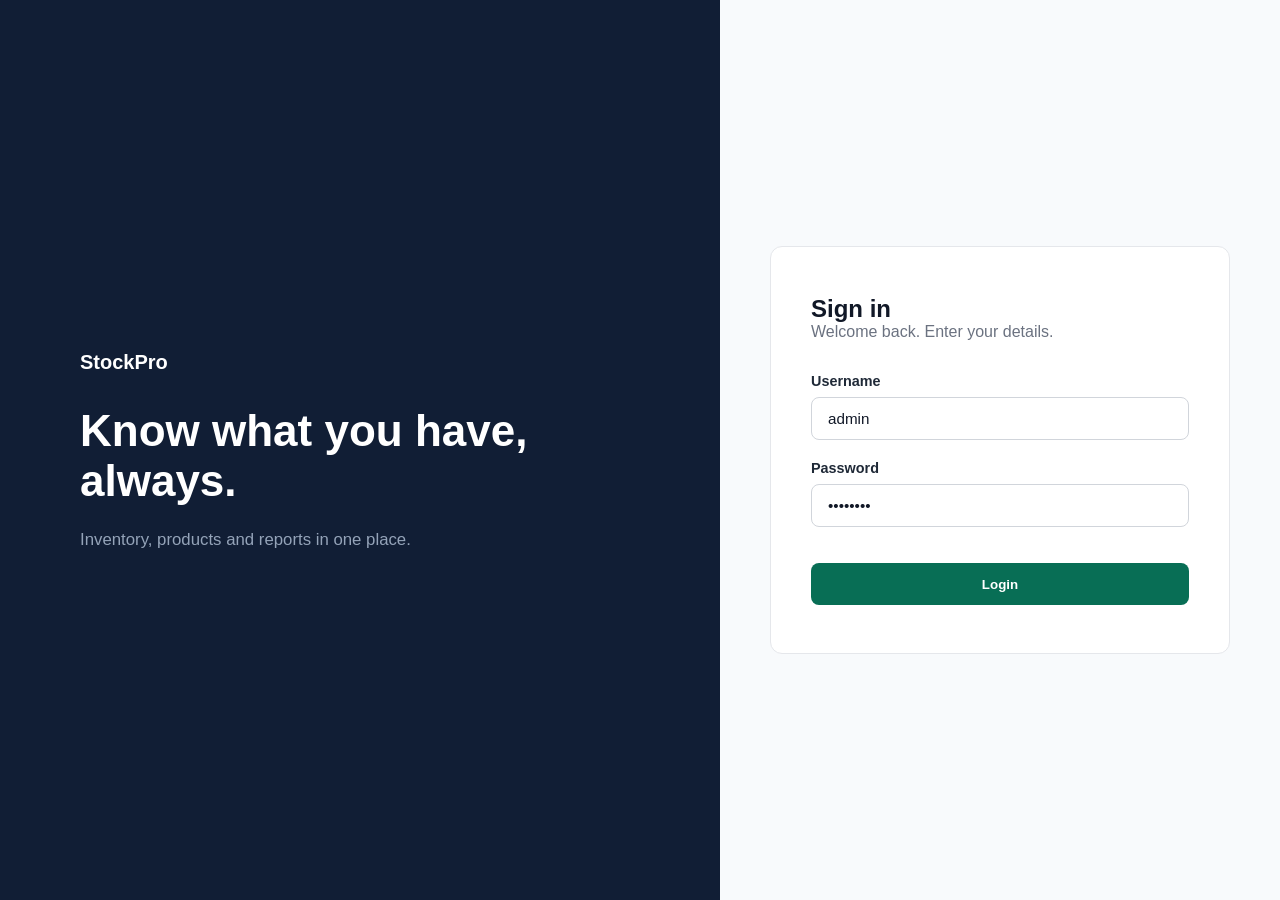
==== index.html @ ec9bdafa "Add files via upload" ====
<!DOCTYPE html>
<html lang="en">
<head>
    <meta charset="UTF-8">
    <title>StockPro - Sign In</title>
    <link rel="stylesheet" href="style.css">
    <style>
        body { margin: 0; padding: 0; background-color: #f3f4f6; display: block; }
        .auth-container { display: flex; width: 100vw; height: 100vh; }
        .auth-left { flex: 1; background-color: #111e35; color: white; display: flex; flex-direction: column; justify-content: center; padding: 0 5rem; }
        .auth-left h1 { font-size: 2.75rem; font-weight: 700; margin-bottom: 1.5rem; }
        .auth-left p { color: #94a3b8; font-size: 1.05rem; }
        .auth-right { flex: 1; display: flex; align-items: center; justify-content: center; background-color: #f8fafc; }
        .auth-card { background: white; padding: 3rem 2.5rem; border-radius: 12px; width: 100%; max-width: 460px; border: 1px solid var(--border-color); }
        .btn-login { background-color: #086e55; color: white; border: none; padding: 0.85rem; border-radius: 8px; cursor: pointer; font-weight: 600; width: 100%; margin-top: 1rem; }
    </style>
</head>
<body>
    <div class="auth-container">
        <div class="auth-left">
            <div style="font-size:1.25rem; font-weight:700; margin-bottom:2rem;">StockPro</div>
            <h1>Know what you have, always.</h1>
            <p>Inventory, products and reports in one place.</p>
        </div>
        <div class="auth-right">
            <div class="auth-card">
                <h2>Sign in</h2>
                <p style="color:#6b7280; margin-bottom:2rem;">Welcome back. Enter your details.</p>
                <form onsubmit="event.preventDefault(); window.location.href='dashboard.html';">
                    <div class="form-group"><label>Username</label><input type="text" class="form-control" placeholder="admin" required value="admin"></div>
                    <div class="form-group"><label>Password</label><input type="password" class="form-control" placeholder="Password" required value="password"></div>
                    <button type="submit" class="btn-login">Login</button>
                </form>
            </div>
        </div>
    </div>
</body>
</html>
---- style.css ----
/* ==========================================================================
   1. GLOBAL VARIABLES & RESET STYLES
   ========================================================================== */
:root {
    /* ពណ៌ចម្បងៗតាមច្បាប់ដើមនៃ Mockups */
    --bg-dark: #111e35;         /* ពណ៌ខៀវចាស់ក្រម៉ៅរបស់ Sidebar & Auth Left */
    --active-tab-bg: #0d7a5f;   /* ពណ៌បៃតង Teal របស់ Tab ដែលកំពុងបើក */
    --primary-teal: #086e55;    /* ពណ៌បៃតងចាស់របស់ប៊ូតុងសកម្មភាពចម្បង (Stock In, Login) */
    --primary-hover: #065441;   /* ពណ៌ពេល Hover លើប៊ូតុងបៃតង */
    
    /* ពណ៌អក្សរ និងបន្ទាត់គែម */
    --text-main: #111827;       /* ពណ៌អក្សរចម្បង (ខ្មៅដិត) */
    --text-muted: #6b7280;     /* ពណ៌អក្សររាយរាប់ (ប្រផេះ) */
    --border-color: #e5e7eb;   /* ពណ៌បន្ទាត់កាត និងបន្ទាត់តារាង */
    
    /* ពណ៌ Badges ស្ថានភាពស្តុក */
    --badge-in-stock: #e6f6f1;
    --text-in-stock: #0f765e;
    --badge-low-stock: #fdf2e9;
    --text-low-stock: #ca5723;
}

* {
    box-sizing: border-box;
    margin: 0;
    padding: 0;
    font-family: -apple-system, BlinkMacSystemFont, "Segoe UI", Roboto, Helvetica, Arial, sans-serif;
}

body {
    background-color: #f8fafc;
    color: var(--text-main);
    display: flex;
    min-height: 100vh;
}

/* ==========================================================================
   2. SYSTEM LAYOUT Architecture (Sidebar & Content Area)
   ========================================================================== */
.sidebar {
    width: 240px;
    background-color: var(--bg-dark);
    color: white;
    display: flex;
    flex-direction: column;
    padding: 2rem 0;
    flex-shrink: 0;
}

.sidebar .logo {
    padding: 0 2rem 2.5rem 2rem;
    font-size: 1.35rem;
    font-weight: 700;
    letter-spacing: -0.025em;
    color: white;
}

.sidebar a {
    color: #94a3b8;
    text-decoration: none;
    padding: 0.85rem 2rem;
    display: block;
    font-size: 0.95rem;
    font-weight: 500;
    transition: color 0.2s;
}

.sidebar a:hover {
    color: white;
}

.sidebar a.active {
    background-color: var(--active-tab-bg);
    color: white;
    border-top-right-radius: 8px;
    border-bottom-right-radius: 8px;
    margin-right: 1rem;
}

/* ផ្ទៃមាតិកាខាងស្តាំ */
.main-wrapper {
    flex: 1;
    display: flex;
    flex-direction: column;
    background-color: #f3f4f6; /* ផ្ទៃខាងក្រោយប្រផេះខ្ចីដូចរូបភាព */
    overflow-x: hidden;
}

.content-header {
    padding: 2rem 2.5rem 1rem 2.5rem;
    background: #f3f4f6;
}

.content-header h1 {
    font-size: 1.6rem;
    font-weight: 700;
    color: #111827;
}

.content-body {
    padding: 1rem 2.5rem 2.5rem 2.5rem;
    flex: 1;
}

/* ប្រអប់កាតសរុបព័ត៌មាន (White Container Box) */
.table-container-box {
    background: white;
    border-radius: 12px;
    padding: 1.5rem;
    border: 1px solid var(--border-color);
    box-shadow: 0 1px 3px rgba(0, 0, 0, 0.05);
}

/* ==========================================================================
   3. DASHBOARD PAGE COMPONENTS (Metric Cards & Charts)
   ========================================================================== */
/* ប្រអប់កាតទាំង ៤ រៀបដេកទន្ទឹមគ្នា (ស្របតាមរូបភាពទី២) */
.metrics-grid {
    display: grid;
    grid-template-columns: repeat(4, 1fr);
    gap: 1.25rem;
    margin-bottom: 2rem;
}

.metric-card {
    background: white;
    border-radius: 12px;
    padding: 1.25rem 1.5rem;
    border: 1px solid var(--border-color);
    box-shadow: 0 1px 2px rgba(0, 0, 0, 0.02);
}

.metric-card p {
    color: var(--text-muted);
    font-size: 0.85rem;
    font-weight: 500;
    margin-bottom: 0.35rem;
}

.metric-card h3 {
    font-size: 1.75rem;
    font-weight: 700;
    color: #111827;
    letter-spacing: -0.02em;
}

/* គំនូសតាងរបារ (Bar Chart Visuals) */
.bar-chart-visual {
    display: flex;
    align-items: flex-end;
    justify-content: space-between;
    height: 180px;
    padding: 1rem 0.5rem 0 0.5rem;
}

.bar-item {
    width: 11%;
    background-color: var(--active-tab-bg);
    border-radius: 4px 4px 0 0;
}

/* ==========================================================================
   4. TABLES, INPUTS & FILTERS COMPONENTS
   ========================================================================== */
/* របារចម្រោះ និងប្រអប់ស្វែងរកខាងលើតារាង */
.search-input {
    width: 100%;
    padding: 0.65rem 1rem;
    border: 1px solid #d1d5db;
    border-radius: 8px;
    font-size: 0.95rem;
    color: var(--text-main);
    background-color: #ffffff;
}

.search-input::placeholder {
    color: #9ca3af;
}

.category-select {
    padding: 0.65rem 2.5rem 0.65rem 1rem;
    border: 1px solid #d1d5db;
    border-radius: 8px;
    font-size: 0.95rem;
    color: #374151;
    background: #ffffff url("data:image/svg+xml,%3Csvg xmlns='http://w3.org' fill='none' viewBox='0 0 24 24' stroke='%236b7280'%3E%3Cpath stroke-linecap='round' stroke-linejoin='round' stroke-width='2' d='M19 9l-7 7-7-7'/%3E%3C/svg%3E") no-repeat right 0.75rem center;
    background-size: 1rem;
    -webkit-appearance: none;
    appearance: none;
    cursor: pointer;
}

/* ទម្រង់តារាង */
.table-responsive {
    overflow-x: auto;
    width: 100%;
}

table {
    width: 100%;
    border-collapse: collapse;
    text-align: left;
}

th, td {
    padding: 1.1rem 1rem;
    font-size: 0.95rem;
    border-bottom: 1px solid #f3f4f6;
}

th {
    color: var(--text-muted);
    font-weight: 500;
    background-color: #ffffff;
    border-bottom: 2px solid #f3f4f6;
}

td {
    color: #111827;
}

/* ស្ថានភាព Badges */
.badge {
    padding: 0.35rem 0.75rem;
    border-radius: 6px;
    font-size: 0.85rem;
    font-weight: 600;
    display: inline-block;
}

.badge.in-stock {
    background-color: var(--badge-in-stock);
    color: var(--text-in-stock);
}

.badge.low-stock {
    background-color: var(--badge-low-stock);
    color: var(--text-low-stock);
}

/* ==========================================================================
   5. BUTTONS VARIATIONS
   ========================================================================== */
/* ប៊ូតុងពណ៌បៃតងចាស់ (Stock In, Login, Save Product) */
.btn-stock-in, .btn-add-product, .btn-save-prod {
    background-color: var(--primary-teal);
    color: white;
    border: none;
    padding: 0.65rem 1.5rem;
    border-radius: 8px;
    cursor: pointer;
    font-weight: 600;
    font-size: 0.95rem;
    transition: background-color 0.2s;
}

.btn-stock-in:hover, .btn-add-product:hover, .btn-save-prod:hover {
    background-color: var(--primary-hover);
}

/* ប៊ូតុងពណ៌សគែមប្រផេះ (Stock Out, Export PDF, Cancel) */
.btn-stock-out, .btn-export-pdf, .btn-cancel, .btn-secondary {
    background-color: white;
    color: #111827;
    border: 1px solid #d1d5db;
    padding: 0.65rem 1.5rem;
    border-radius: 8px;
    cursor: pointer;
    font-weight: 600;
    font-size: 0.95rem;
    transition: all 0.2s;
}

.btn-stock-out:hover, .btn-export-pdf:hover, .btn-cancel:hover, .btn-secondary:hover {
    background-color: #f9fafb;
    border-color: #9ca3af;
}

/* ==========================================================================
   6. INTERACTIVE MODAL DIALOGS
   ========================================================================== */
.modal-overlay {
    display: none;
    position: fixed;
    top: 0;
    left: 0;
    width: 100%;
    height: 100%;
    background-color: rgba(0, 0, 0, 0.4);
    z-index: 1000;
    justify-content: center;
    align-items: center;
}

.modal-container {
    background: white;
    width: 90%;
    max-width: 550px;
    border-radius: 12px;
    box-shadow: 0 10px 25px rgba(0, 0, 0, 0.1);
    overflow: hidden;
    animation: modalFadeIn 0.25s ease-out;
}

.modal-header {
    padding: 1.25rem 1.5rem;
    border-bottom: 1px solid var(--border-color);
    display: flex;
    justify-content: space-between;
    align-items: center;
}

.modal-header h2 {
    font-size: 1.25rem;
    font-weight: 700;
}

.close-modal-btn {
    background: none;
    border: none;
    font-size: 1.5rem;
    color: var(--text-muted);
    cursor: pointer;
}

.modal-body {
    padding: 1.5rem;
}

.modal-footer {
    padding: 1rem 1.5rem;
    border-top: 1px solid var(--border-color);
    display: flex;
    justify-content: flex-end;
    gap: 0.75rem;
    background: #f9fafb;
}

/* សម្រាប់គ្រប់គ្រង Form Group នៅក្នង Modal ឬទម្រង់បែបបទ */
.form-group {
    margin-bottom: 1.25rem;
}

.form-group label {
    display: block;
    margin-bottom: 0.5rem;
    font-size: 0.9rem;
    font-weight: 600;
    color: #1f2937;
}

.form-control {
    width: 100%;
    padding: 0.75rem 1rem;
    border: 1px solid #d1d5db;
    border-radius: 8px;
    font-size: 0.95rem;
    color: #111827;
}

@keyframes modalFadeIn {
    from { opacity: 0; transform: translateY(-20px); }
    to { opacity: 1; transform: translateY(0); }
}
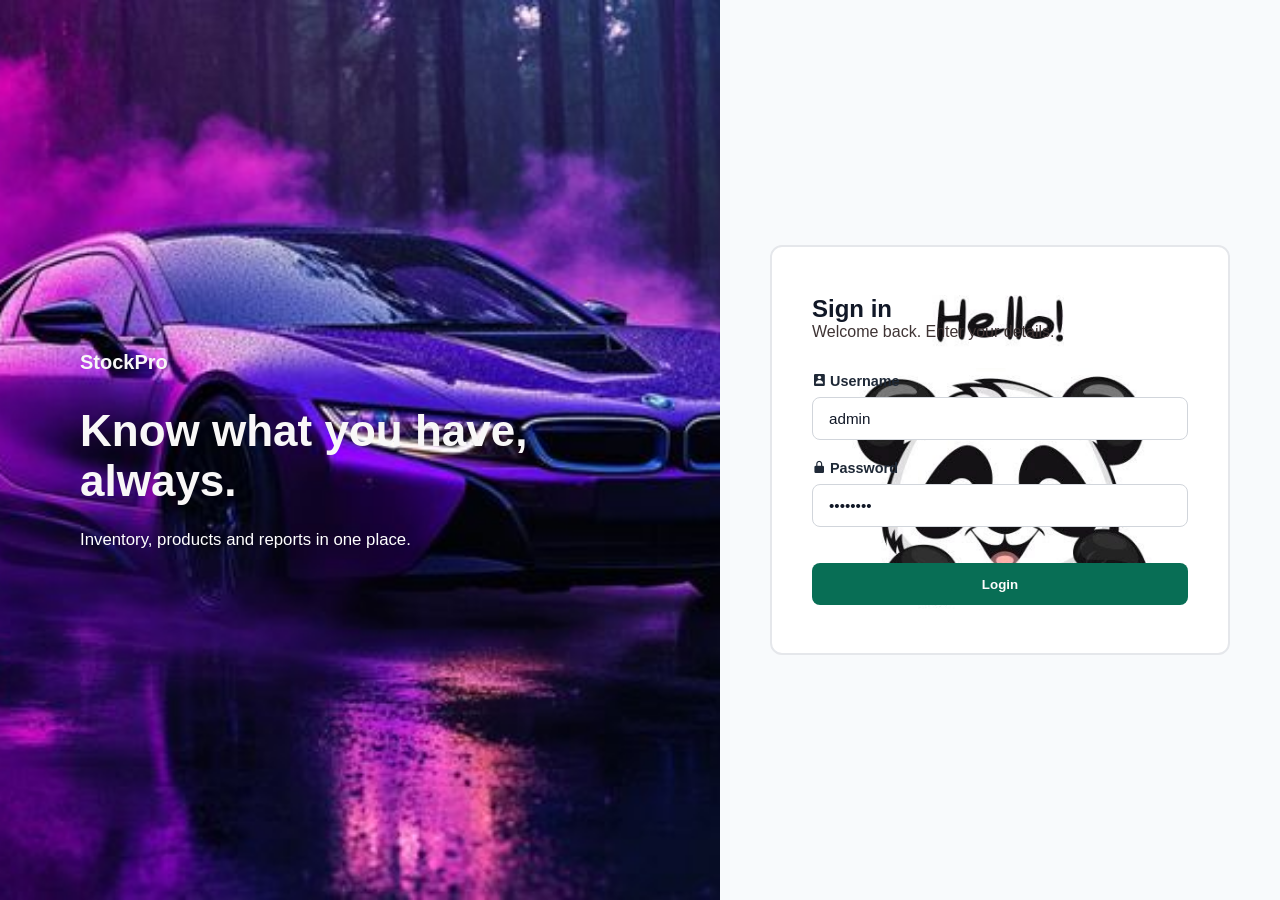
==== commit c9f66526: "Add files via upload" ====
--- a/index.html
+++ b/index.html
@@ -4,15 +4,16 @@
     <meta charset="UTF-8">
     <title>StockPro - Sign In</title>
     <link rel="stylesheet" href="style.css">
+    <link href='https://unpkg.com/boxicons@2.1.4/css/boxicons.min.css' rel='stylesheet'>
     <style>
         body { margin: 0; padding: 0; background-color: #f3f4f6; display: block; }
         .auth-container { display: flex; width: 100vw; height: 100vh; }
-        .auth-left { flex: 1; background-color: #111e35; color: white; display: flex; flex-direction: column; justify-content: center; padding: 0 5rem; }
+        .auth-left { flex: 1; background: url('download.jpg') no-repeat center center; background-size: cover; color: rgb(248, 247, 247); display: flex; flex-direction: column; justify-content: center; padding: 0 5rem; }
         .auth-left h1 { font-size: 2.75rem; font-weight: 700; margin-bottom: 1.5rem; }
-        .auth-left p { color: #94a3b8; font-size: 1.05rem; }
+        .auth-left p { color: #ffffff; font-size: 1.05rem; }
         .auth-right { flex: 1; display: flex; align-items: center; justify-content: center; background-color: #f8fafc; }
-        .auth-card { background: white; padding: 3rem 2.5rem; border-radius: 12px; width: 100%; max-width: 460px; border: 1px solid var(--border-color); }
-        .btn-login { background-color: #086e55; color: white; border: none; padding: 0.85rem; border-radius: 8px; cursor: pointer; font-weight: 600; width: 100%; margin-top: 1rem; }
+        .auth-card { background: url('Sticker world.jpg') no-repeat center center; background-size: cover; padding: 3rem 2.5rem; border-radius: 12px; width: 100%; max-width: 460px; border: 2px solid var(--border-color); }
+        .btn-login { background-color: #086e55; color: rgb(253, 252, 252); border: none; padding: 0.85rem; border-radius: 8px; cursor: pointer; font-weight: 600; width: 100%; margin-top: 1rem; }
     </style>
 </head>
 <body>
@@ -25,10 +26,10 @@
         <div class="auth-right">
             <div class="auth-card">
                 <h2>Sign in</h2>
-                <p style="color:#6b7280; margin-bottom:2rem;">Welcome back. Enter your details.</p>
+                <p style="color:#3f3434; margin-bottom:2rem;">Welcome back. Enter your details.</p>
                 <form onsubmit="event.preventDefault(); window.location.href='dashboard.html';">
-                    <div class="form-group"><label>Username</label><input type="text" class="form-control" placeholder="admin" required value="admin"></div>
-                    <div class="form-group"><label>Password</label><input type="password" class="form-control" placeholder="Password" required value="password"></div>
+                    <div class="form-group"><label><i class='bx bxs-user-rectangle'></i> Username</label><input type="text" class="form-control" placeholder="admin" required value="admin"></div>
+                    <div class="form-group"><label><i class='bx bxs-lock-alt'></i> Password</label><input type="password" class="form-control" placeholder="Password" required value="password"></div>
                     <button type="submit" class="btn-login">Login</button>
                 </form>
             </div>
--- a/style.css
+++ b/style.css
@@ -56,7 +56,7 @@
 }
 
 .sidebar a {
-    color: #94a3b8;
+    color: var(--text-muted);
     text-decoration: none;
     padding: 0.85rem 2rem;
     display: block;
